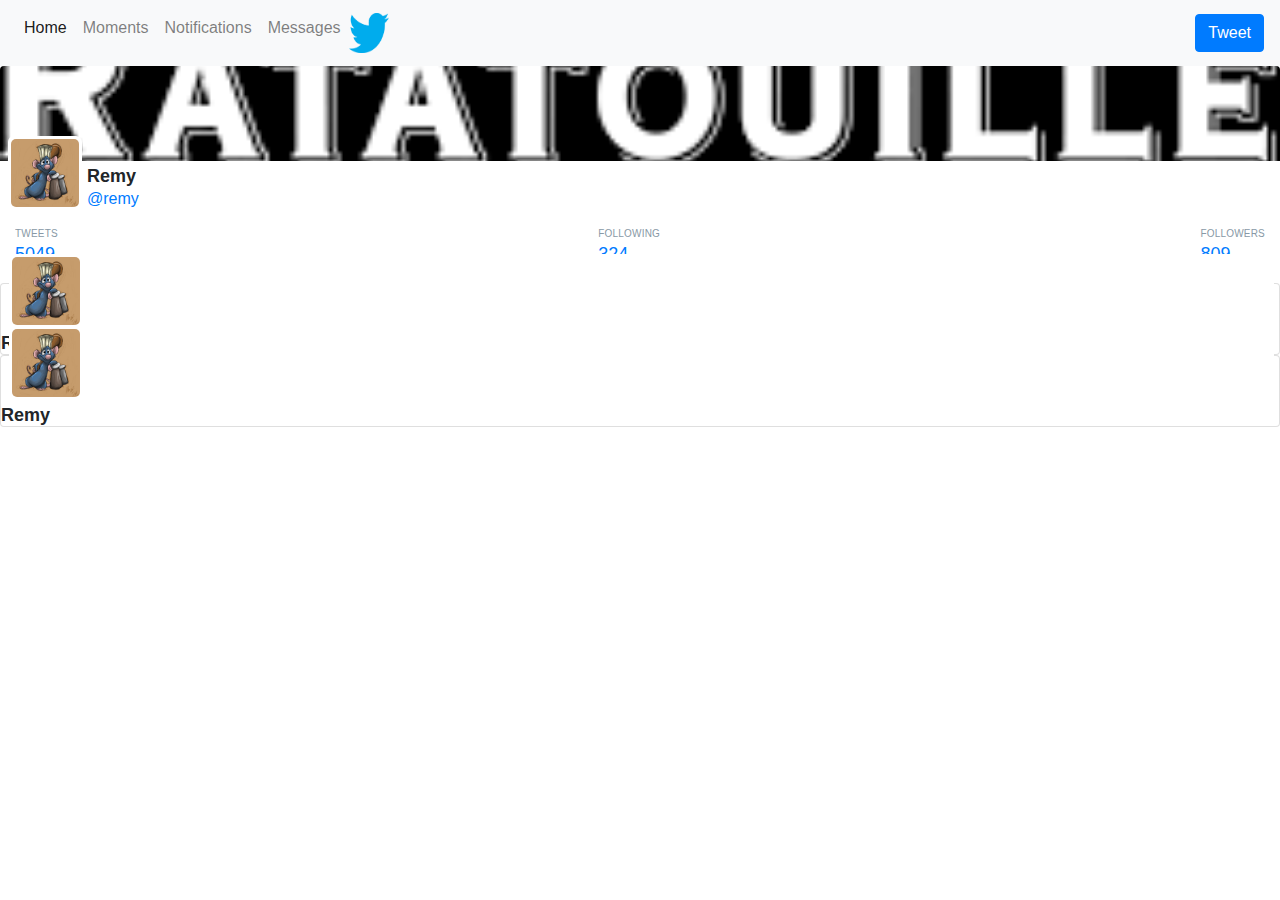
==== lab/index2.html @ 28b177cb "Create index2.html" ====
<!DOCTYPE html>
<html lang="en">

<head>

  <link rel="stylesheet" href="index.css">
  <link rel="stylesheet" href="https://cdn.jsdelivr.net/npm/bootstrap@4.4.1/dist/css/bootstrap.min.css"
    integrity="sha384-Vkoo8x4CGsO3+Hhxv8T/Q5PaXtkKtu6ug5TOeNV6gBiFeWPGFN9MuhOf23Q9Ifjh" crossorigin="anonymous">
  <style type="text/css">
    .navbar-brand {
      display: flex;
      width: 100%;
      justify-content: center;
    }
  </style>
  <title>Lab1 - Twitter Static Page</title>
</head>

<body>
  <!-- TODO: Create HTML elements for Twitter mockup inside body -->
  <nav class="navbar navbar-expand-lg navbar-light bg-light">
    <div class="collapse navbar-collapse" id="navbarTogglerDemo02">
      <ul class="navbar-nav mr-auto mt-2 mt-lg-0">
        <li class="nav-item active">
          <a class="nav-link" href="#">Home <span class="sr-only">(current)</span></a>
        </li>
        <li class="nav-item"><a class="nav-link" href="#">Moments</a></li>
        <li class="nav-item"><a class="nav-link" href="#">Notifications</a></li>
        <li class="nav-item"><a class="nav-link" href="#">Messages</a></li>
        <a class="navbar-brand" href="#">
          <img src="./images/twitter-logo.png" alt="twitter logo blue bird" width="40" height="40">
        </a>
      </ul>
      <!-- <div class= "mx-auto  mt-2 mt-lg-0">
          <img src="./images/twitter-logo.png" alt="twitter-logo" width="32" height="32">
        </div> -->





      <button type="button" class="btn btn-primary">
        Tweet
      </button>
    </div>
  </nav>

  <!-- <h1>hhhhhhh aa ss</h1> -->
  <div class="content-wrapper">
    <div class="left-wrapper" float:left;>
      <a class="profile-bg main-wrapper d-block"></a>
      <div>
        <a href="#" id="profile-link">
          <img src="images/ratatouille.jpg" id="profile-img">
        </a>
        <div id="profile-marg">
          <div id="profile-name">
            <a href="#">Remy</a>
          </div>
          <span>
            <a href="#">@<span>remy</span></a>
          </span>
        </div>
        <div id="profile-state">
          <ul id="profile-Arrange">
            <li id="profile-details">
              <a href="#">
                <span class="d-block" id="profile-label">Tweets</span>
                <span id="profile-number">
                  5049
                </span>
              </a>
            </li>
            <li id="profile-details">
              <a href="#">
                <span class="d-block" id="profile-label">Following</span>
                <span id="profile-number">
                  324
                </span>
              </a>
            </li>
            <li id="profile-details">
              <a href="#">
                <span class="d-block" id="profile-label">Followers</span>
                <span id="profile-number">
                  809
                </span>
              </a>
            </li>
          </ul>
        </div>
      </div>
    </div>
    <div class="center-wrapper" float:left;>
      <div class="card">
        <a href="#" id="profile-link">
          <img src="images/ratatouille.jpg" id="profile-img">
        </a>
        <div id="profile-marg">
          <div id="profile-name">
            <a href="#">Remy</a>
          </div>

        </div>
      </div>

      <div class="card">
        <a href="#" id="profile-link">
          <img src="images/ratatouille.jpg" id="profile-img">
        </a>
        <div id="profile-marg">
          <div id="profile-name">
            <a href="#">Remy</a>
          </div>

        </div>
      </div>
    </div>

  </div>



</body>

</html>
---- lab/index.css ----
*{
  margin:0px;
  padding:0px;
  box-sizing: border-box;
}
/* body{
  display: flex;
  align-items: center;
  justify-content: center;
  height: 100vh;
  background: #dfdfdf;
} */
.wrapper{
  background: #fff none repeat scroll 0 0;
  border:1px solid #e1e8ed;
  border-radius: 6px;
  height:auto;
  width:100%;
  max-width:340px;
  box-shadow: 0px 2px 10px rgba(0,0,0,.09);
} 
.main-wrapper {
  background-color: black;
  background-image: url("./images/ratatouille-banner.png");
  background-repeat: no-repeat;
  background-position: 0 50%;
  background-size: 100% auto;
  border-radius: 4px 4px 0px 0px;
  height:95px;
  width:100%;
}
#profile-link{
  background-color: #fff;
  border-radius: 6px;
  display: inline-block;
  float: left;
  margin:-30px 5px 0px 8px;
  max-width:100%;
  padding:1px;
  vertical-align: bottom;
}
#profile-img{
  border:2px solid #fff;
  border-radius: 7px;
  color:#fff;
  height:72px;
  width:72px;
}
#profile-marg{
  margin:5px 0px 0px;
}
#profile-name{
  font-size:18px;
  font-weight: 700;
  line-height: 21px;
}
#profile-name a{
  color:inherit;
}
#profile-state{
  padding:15px;
}
#profile-Arrange{
  display: flex;
  align-items: center;
  justify-content: space-between;
  margin:0;
  min-width:100%;
  padding:0px;
}
ul#profile-Arrange{
  list-style: none;
  margin:0;
  padding:0;
}
#profile-details a:hover{
  text-decoration: none;
}
#profile-number{
  display: block;
  font-size: 18px;
  font-weight: 500;
  transition: color 0.15s ease-in-out 0s;
}
#profile-label{
  color:#8899a6;
  font-size:10px;
  letter-spacing: 0.02em;
  overflow: hidden;
  text-transform: uppercase;
  transition: color 0.15s ease-in-out 0s;
}
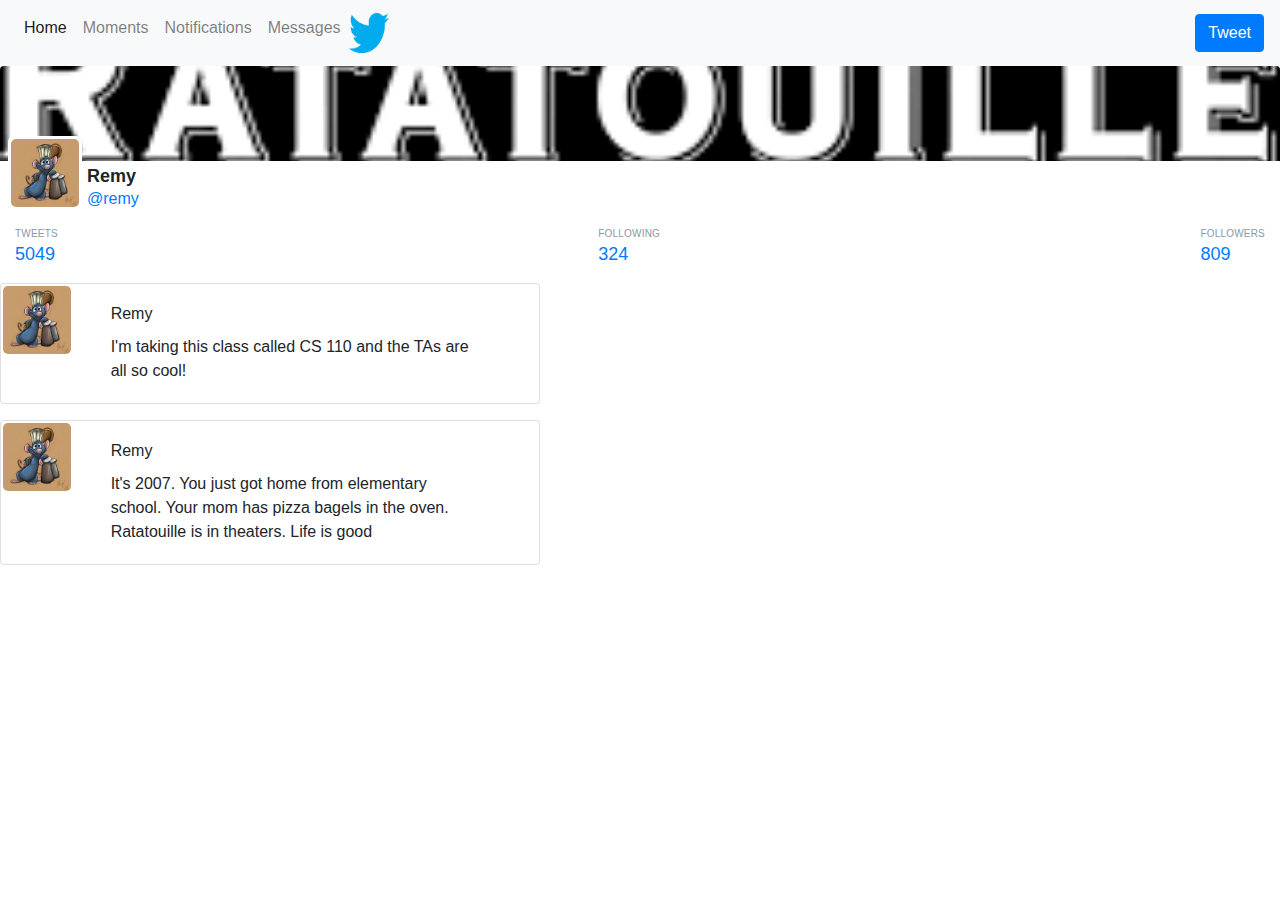
==== commit 27f37d1e: "Update index2.html" ====
--- a/lab/index2.html
+++ b/lab/index2.html
@@ -47,7 +47,7 @@
 
   <!-- <h1>hhhhhhh aa ss</h1> -->
   <div class="content-wrapper">
-    <div class="left-wrapper" float:left;>
+    <div class="left-wrapper">
       <a class="profile-bg main-wrapper d-block"></a>
       <div>
         <a href="#" id="profile-link">
@@ -91,8 +91,38 @@
         </div>
       </div>
     </div>
-    <div class="center-wrapper" float:left;>
-      <div class="card">
+
+    <div class="center-wrapper">
+      <div class="card mb-3" style="max-width: 540px;">
+        <div class="row no-gutters">
+          <div class="col-md-2">
+            <img src="images/ratatouille.jpg" class="card-img" id="profile-img" alt="...">
+          </div>
+          <div class="col-md-9">
+            <div class="card-body">
+              <h6 class="card-title">Remy</h6>
+              <p class="card-text">I'm taking this class called CS 110 and the TAs are all so cool!</p>
+              <!-- <p class="card-text"><small class="text-muted">Last updated 3 mins ago</small></p> -->
+            </div>
+          </div>
+        </div>
+      </div>
+
+      <div class="card mb-3" style="max-width: 540px;">
+        <div class="row no-gutters">
+          <div class="col-md-2">
+            <img src="images/ratatouille.jpg" class="card-img" id="profile-img" alt="...">
+          </div>
+          <div class="col-md-9">
+            <div class="card-body">
+              <h6 class="card-title">Remy</h6>
+              <p class="card-text">It's 2007. You just got home from elementary school. Your mom has pizza bagels in the oven. Ratatouille is in theaters. Life is good</p>
+              <!-- <p class="card-text"><small class="text-muted">Last updated 3 mins ago</small></p> -->
+            </div>
+          </div>
+        </div>
+      </div>
+      <!-- <div class="card">
         <a href="#" id="profile-link">
           <img src="images/ratatouille.jpg" id="profile-img">
         </a>
@@ -103,19 +133,7 @@
 
         </div>
       </div>
-
-      <div class="card">
-        <a href="#" id="profile-link">
-          <img src="images/ratatouille.jpg" id="profile-img">
-        </a>
-        <div id="profile-marg">
-          <div id="profile-name">
-            <a href="#">Remy</a>
-          </div>
-
-        </div>
-      </div>
-    </div>
+    </div> -->
 
   </div>
 
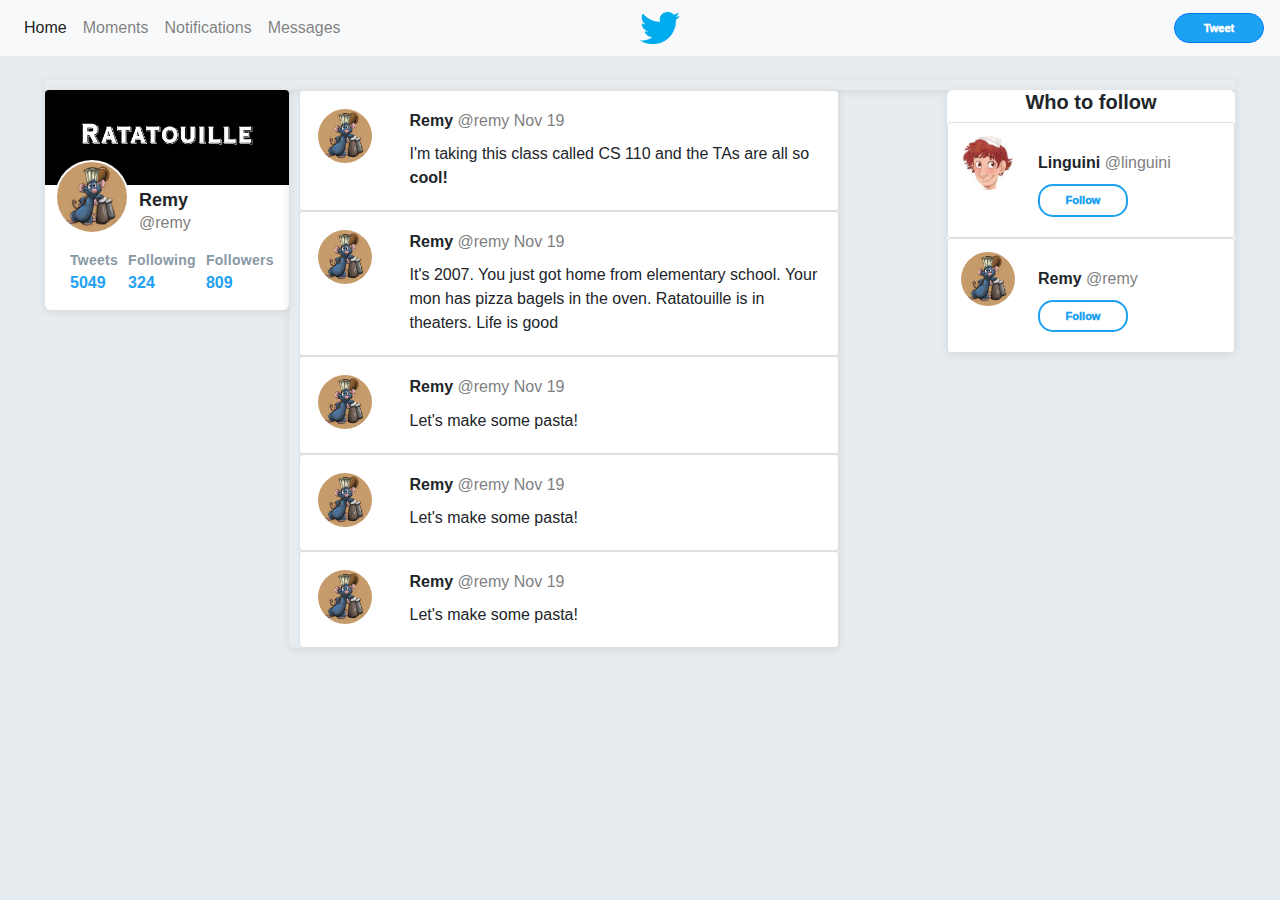
==== commit 3e945604: "Update index2.html" ====
--- a/lab/index2.html
+++ b/lab/index2.html
@@ -2,10 +2,9 @@
 <html lang="en">
 
 <head>
-
-  <link rel="stylesheet" href="index.css">
   <link rel="stylesheet" href="https://cdn.jsdelivr.net/npm/bootstrap@4.4.1/dist/css/bootstrap.min.css"
-    integrity="sha384-Vkoo8x4CGsO3+Hhxv8T/Q5PaXtkKtu6ug5TOeNV6gBiFeWPGFN9MuhOf23Q9Ifjh" crossorigin="anonymous">
+    integrity="sha384-Vkoo8x4CGsO3+Hhxv8T/Q5PaXtkKtu6ug5TOeNV6gBiFeWPGFN9MuhOf23Q9Ifjh" crossorigin="anonymous" />
+  <link rel="stylesheet" href="index.css" />
   <style type="text/css">
     .navbar-brand {
       display: flex;
@@ -16,129 +15,192 @@
   <title>Lab1 - Twitter Static Page</title>
 </head>
 
+
+
 <body>
+  <a href="#div">Jump to myDiv</a>
   <!-- TODO: Create HTML elements for Twitter mockup inside body -->
-  <nav class="navbar navbar-expand-lg navbar-light bg-light">
-    <div class="collapse navbar-collapse" id="navbarTogglerDemo02">
-      <ul class="navbar-nav mr-auto mt-2 mt-lg-0">
+  <nav role="navigation" class="navbar fixed-top navbar-expand navbar-light bg-light">
+    <div class="collapse navbar-collapse">
+      <ul class="navbar-nav">
         <li class="nav-item active">
-          <a class="nav-link" href="#">Home <span class="sr-only">(current)</span></a>
+          <a class="nav-link" href="#">Home</a>
         </li>
         <li class="nav-item"><a class="nav-link" href="#">Moments</a></li>
-        <li class="nav-item"><a class="nav-link" href="#">Notifications</a></li>
+        <li class="nav-item">
+          <a class="nav-link" href="#">Notifications</a>
+        </li>
         <li class="nav-item"><a class="nav-link" href="#">Messages</a></li>
-        <a class="navbar-brand" href="#">
-          <img src="./images/twitter-logo.png" alt="twitter logo blue bird" width="40" height="40">
-        </a>
       </ul>
-      <!-- <div class= "mx-auto  mt-2 mt-lg-0">
-          <img src="./images/twitter-logo.png" alt="twitter-logo" width="32" height="32">
-        </div> -->
-
-
-
-
-
-      <button type="button" class="btn btn-primary">
-        Tweet
-      </button>
     </div>
+
+    <img id="nav-icon" src="./images/twitter-logo.png" alt="twitter logo blue bird" />
+
+    <button type="button" class="btn btn-primary button">Tweet</button>
   </nav>
 
-  <!-- <h1>hhhhhhh aa ss</h1> -->
-  <div class="content-wrapper">
-    <div class="left-wrapper">
-      <a class="profile-bg main-wrapper d-block"></a>
-      <div>
-        <a href="#" id="profile-link">
-          <img src="images/ratatouille.jpg" id="profile-img">
-        </a>
-        <div id="profile-marg">
-          <div id="profile-name">
-            <a href="#">Remy</a>
-          </div>
-          <span>
-            <a href="#">@<span>remy</span></a>
-          </span>
-        </div>
-        <div id="profile-state">
-          <ul id="profile-Arrange">
-            <li id="profile-details">
-              <a href="#">
+  <main role="main">
+
+    <!-- <h1>hhhhhhh aa ss</h1> -->
+    <div class="content-wrapper">
+      <div class="left-wrapper">
+        <a class="profile-bg main-wrapper d-block"></a>
+        <div>
+          <a href="#" id="profile-link">
+            <img src="images/ratatouille.jpg" id="profile-img" alt="ratatouille profile image" />
+          </a>
+          <div id="profile-marg">
+            <div id="profile-name">
+              <a href="#">Remy</a>
+            </div>
+            <span>
+              <a><span style="color: gray">@remy</span></a>
+            </span>
+          </div>
+          <div id="profile-state">
+            <ul id="profile-Arrange">
+              <a>
                 <span class="d-block" id="profile-label">Tweets</span>
-                <span id="profile-number">
-                  5049
-                </span>
+                <span id="profile-number"> 5049 </span>
               </a>
-            </li>
-            <li id="profile-details">
-              <a href="#">
+
+              <a>
                 <span class="d-block" id="profile-label">Following</span>
-                <span id="profile-number">
-                  324
-                </span>
+                <span id="profile-number"> 324 </span>
               </a>
-            </li>
-            <li id="profile-details">
-              <a href="#">
+
+              <a>
                 <span class="d-block" id="profile-label">Followers</span>
-                <span id="profile-number">
-                  809
-                </span>
+                <span id="profile-number"> 809 </span>
               </a>
-            </li>
-          </ul>
+            </ul>
+          </div>
+        </div>
+      </div>
+
+      <div class="center-wrapper">
+        <div class="card" style="max-width: 540px">
+          <div class="row no-gutters">
+            <div class="col-md-2" style="padding-top: 15px">
+              <img src="images/ratatouille.jpg" class="card-img" id="message-img" alt="ratatouille profile image" />
+            </div>
+            <div class="col-md">
+              <div class="card-body">
+                <h6 class="card-title">
+                  <b>Remy</b><span style="color: gray"> @remy Nov 19</span>
+                </h6>
+                <p class="card-text">
+                  I'm taking this class called CS 110 and the TAs are all so
+                  <b>cool!</b>
+                </p>
+                <!-- <p class="card-text"><small class="text-muted">Last updated 3 mins ago</small></p> -->
+              </div>
+            </div>
+          </div>
+        </div>
+        <div class="card" style="max-width: 540px">
+          <div class="row no-gutters">
+            <div class="col-md-2" style="padding-top: 15px">
+              <img src="images/ratatouille.jpg" class="card-img" id="message-img" alt="ratatouille profile image" />
+            </div>
+            <div class="col-md">
+              <div class="card-body">
+                <h6 class="card-title">
+                  <b>Remy</b><span style="color: gray"> @remy Nov 19</span>
+                </h6>
+                <p class="card-text">
+                  It's 2007. You just got home from elementary school. Your mon
+                  has pizza bagels in the oven. Ratatouille is in theaters. Life
+                  is good
+                </p>
+                <!-- <p class="card-text"><small class="text-muted">Last updated 3 mins ago</small></p> -->
+              </div>
+            </div>
+          </div>
+        </div>
+        <div class="card" style="max-width: 540px">
+          <div class="row no-gutters">
+            <div class="col-md-2" style="padding-top: 15px">
+              <img src="images/ratatouille.jpg" class="card-img" id="message-img" alt="ratatouille profile image" />
+            </div>
+            <div class="col-md">
+              <div class="card-body">
+                <h6 class="card-title">
+                  <b>Remy</b><span style="color: gray"> @remy Nov 19</span>
+                </h6>
+                <p class="card-text">Let's make some pasta!</p>
+                <!-- <p class="card-text"><small class="text-muted">Last updated 3 mins ago</small></p> -->
+              </div>
+            </div>
+          </div>
+        </div>
+        <div class="card" style="max-width: 540px">
+          <div class="row no-gutters">
+            <div class="col-md-2" style="padding-top: 15px">
+              <img src="images/ratatouille.jpg" class="card-img" id="message-img" alt="ratatouille profile image" />
+            </div>
+            <div class="col-md">
+              <div class="card-body">
+                <h6 class="card-title">
+                  <b>Remy</b><span style="color: gray"> @remy Nov 19</span>
+                </h6>
+                <p class="card-text">Let's make some pasta!</p>
+                <!-- <p class="card-text"><small class="text-muted">Last updated 3 mins ago</small></p> -->
+              </div>
+            </div>
+          </div>
+        </div>
+        <div class="card" style="max-width: 540px">
+          <div class="row no-gutters">
+            <div class="col-md-2" style="padding-top: 15px">
+              <img src="images/ratatouille.jpg" class="card-img" id="message-img" alt="ratatouille profile image" />
+            </div>
+            <div class="col-md">
+              <div class="card-body">
+                <h6 class="card-title">
+                  <b>Remy</b><span style="color: gray"> @remy Nov 19</span>
+                </h6>
+                <p class="card-text">Let's make some pasta!</p>
+                <!-- <p class="card-text"><small class="text-muted">Last updated 3 mins ago</small></p> -->
+              </div>
+            </div>
+          </div>
+        </div>
+      </div>
+      <div class="right-wrapper">
+        <h5 style="text-align: center"><b>Who to follow</b></h5>
+        <div class="card" style="width: 18rem; padding-left: 10px; padding-top: 10px">
+          <div class="row no-gutters">
+            <img src="images/linguini.png" class="card-img" id="message-img" alt="linguini profile image" />
+            <div class="card-body">
+              <h6 class="card-title">
+                <b>Linguini</b><span style="color: gray"> @linguini</span>
+              </h6>
+
+              <button type="button" class="btn btn-primary follow-button">
+                Follow
+              </button>
+            </div>
+          </div>
+        </div>
+        <div class="card" style="width: 18rem; padding-left: 10px; padding-top: 10px">
+          <div class="row no-gutters">
+            <img src="images/ratatouille.jpg" class="card-img" id="message-img" alt="ratatouille profile image" />
+            <div class="card-body">
+              <h6 class="card-title">
+                <b>Remy</b><span style="color: gray"> @remy</span>
+              </h6>
+
+              <button type="button" class="btn btn-primary follow-button">
+                Follow
+              </button>
+            </div>
+          </div>
         </div>
       </div>
     </div>
-
-    <div class="center-wrapper">
-      <div class="card mb-3" style="max-width: 540px;">
-        <div class="row no-gutters">
-          <div class="col-md-2">
-            <img src="images/ratatouille.jpg" class="card-img" id="profile-img" alt="...">
-          </div>
-          <div class="col-md-9">
-            <div class="card-body">
-              <h6 class="card-title">Remy</h6>
-              <p class="card-text">I'm taking this class called CS 110 and the TAs are all so cool!</p>
-              <!-- <p class="card-text"><small class="text-muted">Last updated 3 mins ago</small></p> -->
-            </div>
-          </div>
-        </div>
-      </div>
-
-      <div class="card mb-3" style="max-width: 540px;">
-        <div class="row no-gutters">
-          <div class="col-md-2">
-            <img src="images/ratatouille.jpg" class="card-img" id="profile-img" alt="...">
-          </div>
-          <div class="col-md-9">
-            <div class="card-body">
-              <h6 class="card-title">Remy</h6>
-              <p class="card-text">It's 2007. You just got home from elementary school. Your mom has pizza bagels in the oven. Ratatouille is in theaters. Life is good</p>
-              <!-- <p class="card-text"><small class="text-muted">Last updated 3 mins ago</small></p> -->
-            </div>
-          </div>
-        </div>
-      </div>
-      <!-- <div class="card">
-        <a href="#" id="profile-link">
-          <img src="images/ratatouille.jpg" id="profile-img">
-        </a>
-        <div id="profile-marg">
-          <div id="profile-name">
-            <a href="#">Remy</a>
-          </div>
-
-        </div>
-      </div>
-    </div> -->
-
-  </div>
-
-
-
+  </main>
 </body>
 
+
 </html>
--- a/lab/index.css
+++ b/lab/index.css
@@ -1,92 +1,206 @@
-*{
-  margin:0px;
-  padding:0px;
+* {
+  /* margin:56px auto; */
+  margin: 0px;
+  padding: 0px;
+  /* max-width: 1190px; */
   box-sizing: border-box;
 }
-/* body{
-  display: flex;
-  align-items: center;
-  justify-content: center;
-  height: 100vh;
-  background: #dfdfdf;
-} */
-.wrapper{
-  background: #fff none repeat scroll 0 0;
-  border:1px solid #e1e8ed;
+body,
+html {
+  height: 100%;
+}
+body {
+  font-family: "Helvetica Neue", Helvetica, Arial, sans-serif;
+  margin: 0;
+  background-color: #e6ecf0;
+}
+.content-wrapper {
+  /* background: #fff none repeat scroll 0 0; */
+  /* border-radius: 6px; */
+  height: 100%;
+  /* width:100%;
+  max-width:340px; */
+  padding-top: 10px;
+  max-width: 1190px;
+  margin: 56px auto;
+  /* max-width: 1190px;  */
+  /* margin:56px auto; */
+  box-shadow: 0px 2px 10px rgba(0, 0, 0, 0.09);
+  /* display:inline-block; */
+}
+
+.navbar-nav > li {
+  float: left;
+  position: relative;
+}
+.navbar-light .navbar-nav .nav-item .nav-link:hover {
+  color: #1da1f2;
+}
+.navbar-light .navbar-nav .nav-item:hover::after {
+  border-bottom: 5px solid #1da1f2;
+  bottom: -10px;
+  content: " ";
+  left: 0;
+  position: absolute;
+  right: 0;
+}
+
+.navbar .navbar-nav .nav-item:hover::after {
+  width: 100%;
+}
+.left-wrapper {
+  background-color: #fff;
+  /* background: #fff none repeat scroll 0 0; */
+  /* border:1px solid #e1e8ed; */
+  float: left;
   border-radius: 6px;
-  height:auto;
-  width:100%;
-  max-width:340px;
-  box-shadow: 0px 2px 10px rgba(0,0,0,.09);
-} 
+  height: auto;
+  width: auto;
+  max-width: auto;
+  /* max-width: 1190px;  */
+  /* margin:56px auto; */
+  box-shadow: 0px 2px 10px rgba(0, 0, 0, 0.09);
+}
+.right-wrapper {
+  /* background: #fff none repeat scroll 0 0; */
+  /* border:1px solid #e1e8ed; */
+  background-color: #fff;
+  float: right;
+  border-radius: 6px;
+  height: auto;
+  width: auto;
+  max-width: auto;
+  /* max-width: 1190px;  */
+  /* margin:56px auto; */
+  box-shadow: 0px 2px 10px rgba(0, 0, 0, 0.09);
+}
+.center-wrapper {
+  /* background: #fff none repeat scroll 0 0; */
+  /* border:1px solid #e1e8ed; */
+  float: left;
+  border-radius: 6px;
+  height: auto;
+  width: auto;
+  max-width: auto;
+  padding-left: 10px;
+  /* margin: 20px; */
+  /* float:right; */
+  /* max-width: 1190px;  */
+  /* margin:56px auto; */
+  box-shadow: 0px 2px 10px rgba(0, 0, 0, 0.09);
+}
 .main-wrapper {
   background-color: black;
   background-image: url("./images/ratatouille-banner.png");
   background-repeat: no-repeat;
-  background-position: 0 50%;
-  background-size: 100% auto;
+  background-position: center;
+  background-size: 70% auto;
   border-radius: 4px 4px 0px 0px;
-  height:95px;
-  width:100%;
-}
-#profile-link{
+  height: 95px;
+  width: 100%;
+}
+#profile-link {
   background-color: #fff;
-  border-radius: 6px;
+  border-radius: 50%;
   display: inline-block;
   float: left;
-  margin:-30px 5px 0px 8px;
-  max-width:100%;
-  padding:1px;
+  margin: -30px 10px 0px 10px;
+  max-width: 100%;
+  padding: 1px;
   vertical-align: bottom;
 }
-#profile-img{
-  border:2px solid #fff;
-  border-radius: 7px;
-  color:#fff;
-  height:72px;
-  width:72px;
-}
-#profile-marg{
-  margin:5px 0px 0px;
-}
-#profile-name{
-  font-size:18px;
+#profile-img {
+  border: 1px solid #fff;
+  border-radius: 50%;
+  color: #fff;
+  height: 72px;
+  width: 72px;
+}
+#message-img {
+  border: 3px solid #fff;
+  border-radius: 50%;
+  color: #fff;
+  height: 60px;
+  width: 60px;
+}
+#profile-marg {
+  margin: 5px 0px 0px;
+}
+#profile-name {
+  font-size: 18px;
   font-weight: 700;
   line-height: 21px;
 }
-#profile-name a{
-  color:inherit;
-}
-#profile-state{
-  padding:15px;
-}
-#profile-Arrange{
+#profile-name a {
+  color: inherit;
+}
+#profile-state {
+  padding: 15px;
+}
+#profile-Arrange {
   display: flex;
   align-items: center;
   justify-content: space-between;
-  margin:0;
-  min-width:100%;
-  padding:0px;
-}
-ul#profile-Arrange{
-  list-style: none;
-  margin:0;
-  padding:0;
-}
-#profile-details a:hover{
+  margin: 0;
+  min-width: 100%;
+  padding: 0px;
+}
+@media screen and (max-width: 1100px) {
+  div.right-wrapper {
+    display: none;
+  }
+}
+img {
+  width: 40px;
+  display: block;
+  margin-left: auto;
+  margin-right: auto;
+}
+.button {
+  background-color: #1da1f2;
+  font-size: 11px;
+  font-weight: 1000;
+  border-radius: 15px;
+  width: 90px;
+}
+.follow-button {
+  border: 2px solid #1da1f2;
+  background-color: white;
+  font-size: 11px;
+  color: #1da1f2;
+  font-weight: 1000;
+  border-radius: 15px;
+  width: 90px;
+}
+#profile-details a:hover {
   text-decoration: none;
 }
-#profile-number{
+#nav-icon {
+  position: absolute;
+  left: 50%;
+  width: 40px;
+  opacity: 99;
+  z-index: 99;
+}
+#profile-number {
   display: block;
-  font-size: 18px;
-  font-weight: 500;
-  transition: color 0.15s ease-in-out 0s;
-}
-#profile-label{
-  color:#8899a6;
-  font-size:10px;
+  font-size: 16px;
+  font-weight: 600;
+  color: #1da1f2;
+  padding-left: 10px;
+  /* transition: color 0.15s ease-in-out 0s; */
+}
+#profile-label {
+  color: #8899a6;
+  padding-left: 10px;
+  font-size: 14px;
+  font-weight: bold;
   letter-spacing: 0.02em;
   overflow: hidden;
-  text-transform: uppercase;
-  transition: color 0.15s ease-in-out 0s;
-}
+}
+.row {
+  width: 100%;
+  display: flex;
+  flex-direction: row;
+  justify-content: center;
+}
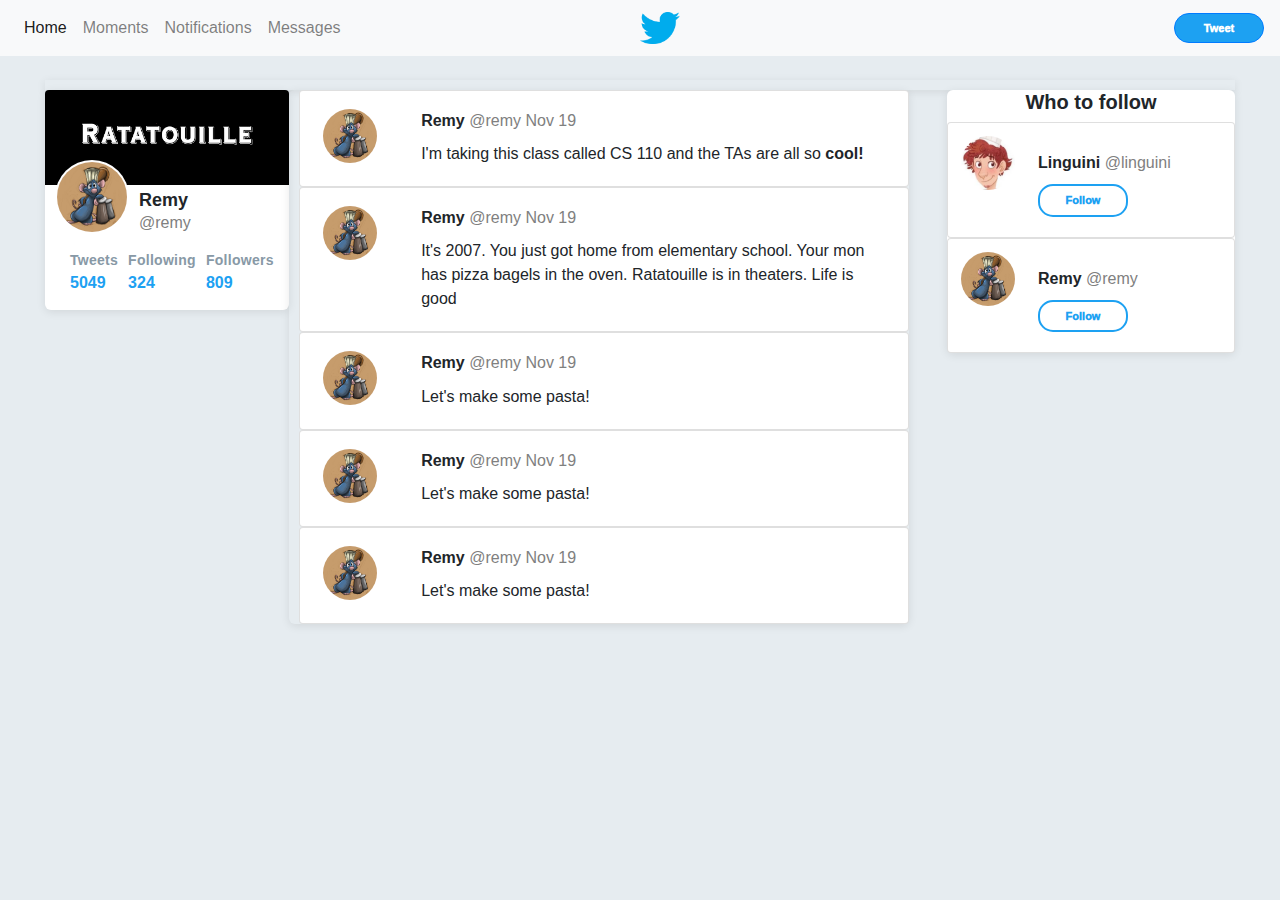
==== commit 8ac9c9a9: "Update index2.html" ====
--- a/lab/index2.html
+++ b/lab/index2.html
@@ -1,206 +1,256 @@
 <!DOCTYPE html>
 <html lang="en">
-
-<head>
-  <link rel="stylesheet" href="https://cdn.jsdelivr.net/npm/bootstrap@4.4.1/dist/css/bootstrap.min.css"
-    integrity="sha384-Vkoo8x4CGsO3+Hhxv8T/Q5PaXtkKtu6ug5TOeNV6gBiFeWPGFN9MuhOf23Q9Ifjh" crossorigin="anonymous" />
-  <link rel="stylesheet" href="index.css" />
-  <style type="text/css">
-    .navbar-brand {
-      display: flex;
-      width: 100%;
-      justify-content: center;
-    }
-  </style>
-  <title>Lab1 - Twitter Static Page</title>
-</head>
-
-
-
-<body>
-  <a href="#div">Jump to myDiv</a>
-  <!-- TODO: Create HTML elements for Twitter mockup inside body -->
-  <nav role="navigation" class="navbar fixed-top navbar-expand navbar-light bg-light">
-    <div class="collapse navbar-collapse">
-      <ul class="navbar-nav">
-        <li class="nav-item active">
-          <a class="nav-link" href="#">Home</a>
-        </li>
-        <li class="nav-item"><a class="nav-link" href="#">Moments</a></li>
-        <li class="nav-item">
-          <a class="nav-link" href="#">Notifications</a>
-        </li>
-        <li class="nav-item"><a class="nav-link" href="#">Messages</a></li>
-      </ul>
-    </div>
-
-    <img id="nav-icon" src="./images/twitter-logo.png" alt="twitter logo blue bird" />
-
-    <button type="button" class="btn btn-primary button">Tweet</button>
-  </nav>
-
-  <main role="main">
-
-    <!-- <h1>hhhhhhh aa ss</h1> -->
-    <div class="content-wrapper">
-      <div class="left-wrapper">
-        <a class="profile-bg main-wrapper d-block"></a>
-        <div>
-          <a href="#" id="profile-link">
-            <img src="images/ratatouille.jpg" id="profile-img" alt="ratatouille profile image" />
-          </a>
-          <div id="profile-marg">
-            <div id="profile-name">
-              <a href="#">Remy</a>
-            </div>
-            <span>
-              <a><span style="color: gray">@remy</span></a>
-            </span>
-          </div>
-          <div id="profile-state">
-            <ul id="profile-Arrange">
-              <a>
-                <span class="d-block" id="profile-label">Tweets</span>
-                <span id="profile-number"> 5049 </span>
-              </a>
-
-              <a>
-                <span class="d-block" id="profile-label">Following</span>
-                <span id="profile-number"> 324 </span>
-              </a>
-
-              <a>
-                <span class="d-block" id="profile-label">Followers</span>
-                <span id="profile-number"> 809 </span>
-              </a>
-            </ul>
+  <head>
+    <link
+      rel="stylesheet"
+      href="https://cdn.jsdelivr.net/npm/bootstrap@4.4.1/dist/css/bootstrap.min.css"
+      integrity="sha384-Vkoo8x4CGsO3+Hhxv8T/Q5PaXtkKtu6ug5TOeNV6gBiFeWPGFN9MuhOf23Q9Ifjh"
+      crossorigin="anonymous"
+    />
+    <link rel="stylesheet" href="index.css" />
+    <style type="text/css">
+      .navbar-brand {
+        display: flex;
+        width: 100%;
+        justify-content: center;
+      }
+    </style>
+    <title>Lab1 - Twitter Static Page</title>
+  </head>
+
+  <body>
+    <a href="#div">Jump to myDiv</a>
+    <!-- TODO: Create HTML elements for Twitter mockup inside body -->
+    <nav
+      role="navigation"
+      class="navbar fixed-top navbar-expand navbar-light bg-light"
+    >
+      <div class="collapse navbar-collapse">
+        <ul class="navbar-nav">
+          <li class="nav-item active">
+            <a class="nav-link" href="#">Home</a>
+          </li>
+          <li class="nav-item"><a class="nav-link" href="#">Moments</a></li>
+          <li class="nav-item">
+            <a class="nav-link" href="#">Notifications</a>
+          </li>
+          <li class="nav-item"><a class="nav-link" href="#">Messages</a></li>
+        </ul>
+      </div>
+
+      <img
+        id="nav-icon"
+        src="./images/twitter-logo.png"
+        alt="twitter logo blue bird"
+      />
+
+      <button type="button" class="btn btn-primary button">Tweet</button>
+    </nav>
+
+    <main role="main">
+      <!-- <h1>hhhhhhh aa ss</h1> -->
+      <div class="content-wrapper">
+        <div class="left-wrapper">
+          <a class="profile-bg main-wrapper d-block"></a>
+          <div>
+            <a href="#" id="profile-link">
+              <img
+                src="images/ratatouille.jpg"
+                id="profile-img"
+                alt="ratatouille profile image"
+              />
+            </a>
+            <div id="profile-marg">
+              <div id="profile-name">
+                <a href="#">Remy</a>
+              </div>
+              <span>
+                <a><span style="color: gray">@remy</span></a>
+              </span>
+            </div>
+            <div id="profile-state">
+              <ul id="profile-Arrange">
+                <a>
+                  <span class="d-block" id="profile-label">Tweets</span>
+                  <span id="profile-number"> 5049 </span>
+                </a>
+
+                <a>
+                  <span class="d-block" id="profile-label">Following</span>
+                  <span id="profile-number"> 324 </span>
+                </a>
+
+                <a>
+                  <span class="d-block" id="profile-label">Followers</span>
+                  <span id="profile-number"> 809 </span>
+                </a>
+              </ul>
+            </div>
+          </div>
+        </div>
+
+        <div class="center-wrapper">
+          <div class="card" style="max-width: 610px">
+            <div class="row no-gutters">
+              <div class="col-md-2" style="padding-top: 15px">
+                <img
+                  src="images/ratatouille.jpg"
+                  class="card-img"
+                  id="message-img"
+                  alt="ratatouille profile image"
+                />
+              </div>
+              <div class="col-md">
+                <div class="card-body">
+                  <h6 class="card-title">
+                    <b>Remy</b><span style="color: gray"> @remy Nov 19</span>
+                  </h6>
+                  <p class="card-text">
+                    I'm taking this class called CS 110 and the TAs are all so
+                    <b>cool!</b>
+                  </p>
+                  <!-- <p class="card-text"><small class="text-muted">Last updated 3 mins ago</small></p> -->
+                </div>
+              </div>
+            </div>
+          </div>
+          <div class="card" style="max-width: 610px">
+            <div class="row no-gutters">
+              <div class="col-md-2" style="padding-top: 15px">
+                <img
+                  src="images/ratatouille.jpg"
+                  class="card-img"
+                  id="message-img"
+                  alt="ratatouille profile image"
+                />
+              </div>
+              <div class="col-md">
+                <div class="card-body">
+                  <h6 class="card-title">
+                    <b>Remy</b><span style="color: gray"> @remy Nov 19</span>
+                  </h6>
+                  <p class="card-text">
+                    It's 2007. You just got home from elementary school. Your
+                    mon has pizza bagels in the oven. Ratatouille is in
+                    theaters. Life is good
+                  </p>
+                  <!-- <p class="card-text"><small class="text-muted">Last updated 3 mins ago</small></p> -->
+                </div>
+              </div>
+            </div>
+          </div>
+          <div class="card" style="max-width: 610px">
+            <div class="row no-gutters">
+              <div class="col-md-2" style="padding-top: 15px">
+                <img
+                  src="images/ratatouille.jpg"
+                  class="card-img"
+                  id="message-img"
+                  alt="ratatouille profile image"
+                />
+              </div>
+              <div class="col-md">
+                <div class="card-body">
+                  <h6 class="card-title">
+                    <b>Remy</b><span style="color: gray"> @remy Nov 19</span>
+                  </h6>
+                  <p class="card-text">Let's make some pasta!</p>
+                  <!-- <p class="card-text"><small class="text-muted">Last updated 3 mins ago</small></p> -->
+                </div>
+              </div>
+            </div>
+          </div>
+          <div class="card" style="max-width: 610px">
+            <div class="row no-gutters">
+              <div class="col-md-2" style="padding-top: 15px">
+                <img
+                  src="images/ratatouille.jpg"
+                  class="card-img"
+                  id="message-img"
+                  alt="ratatouille profile image"
+                />
+              </div>
+              <div class="col-md">
+                <div class="card-body">
+                  <h6 class="card-title">
+                    <b>Remy</b><span style="color: gray"> @remy Nov 19</span>
+                  </h6>
+                  <p class="card-text">Let's make some pasta!</p>
+                  <!-- <p class="card-text"><small class="text-muted">Last updated 3 mins ago</small></p> -->
+                </div>
+              </div>
+            </div>
+          </div>
+          <div class="card" style="max-width: 610px">
+            <div class="row no-gutters">
+              <div class="col-md-2" style="padding-top: 15px">
+                <img
+                  src="images/ratatouille.jpg"
+                  class="card-img"
+                  id="message-img"
+                  alt="ratatouille profile image"
+                />
+              </div>
+              <div class="col-md">
+                <div class="card-body">
+                  <h6 class="card-title">
+                    <b>Remy</b><span style="color: gray"> @remy Nov 19</span>
+                  </h6>
+                  <p class="card-text">Let's make some pasta!</p>
+                  <!-- <p class="card-text"><small class="text-muted">Last updated 3 mins ago</small></p> -->
+                </div>
+              </div>
+            </div>
+          </div>
+        </div>
+        <div class="right-wrapper">
+          <h5 style="text-align: center"><b>Who to follow</b></h5>
+          <div
+            class="card"
+            style="width: 18rem; padding-left: 10px; padding-top: 10px"
+          >
+            <div class="row no-gutters">
+              <img
+                src="images/linguini.png"
+                class="card-img"
+                id="message-img"
+                alt="linguini profile image"
+              />
+              <div class="card-body">
+                <h6 class="card-title">
+                  <b>Linguini</b><span style="color: gray"> @linguini</span>
+                </h6>
+
+                <button type="button" class="btn btn-primary follow-button">
+                  Follow
+                </button>
+              </div>
+            </div>
+          </div>
+          <div
+            class="card"
+            style="width: 18rem; padding-left: 10px; padding-top: 10px"
+          >
+            <div class="row no-gutters">
+              <img
+                src="images/ratatouille.jpg"
+                class="card-img"
+                id="message-img"
+                alt="ratatouille profile image"
+              />
+              <div class="card-body">
+                <h6 class="card-title">
+                  <b>Remy</b><span style="color: gray"> @remy</span>
+                </h6>
+
+                <button type="button" class="btn btn-primary follow-button">
+                  Follow
+                </button>
+              </div>
+            </div>
           </div>
         </div>
       </div>
-
-      <div class="center-wrapper">
-        <div class="card" style="max-width: 540px">
-          <div class="row no-gutters">
-            <div class="col-md-2" style="padding-top: 15px">
-              <img src="images/ratatouille.jpg" class="card-img" id="message-img" alt="ratatouille profile image" />
-            </div>
-            <div class="col-md">
-              <div class="card-body">
-                <h6 class="card-title">
-                  <b>Remy</b><span style="color: gray"> @remy Nov 19</span>
-                </h6>
-                <p class="card-text">
-                  I'm taking this class called CS 110 and the TAs are all so
-                  <b>cool!</b>
-                </p>
-                <!-- <p class="card-text"><small class="text-muted">Last updated 3 mins ago</small></p> -->
-              </div>
-            </div>
-          </div>
-        </div>
-        <div class="card" style="max-width: 540px">
-          <div class="row no-gutters">
-            <div class="col-md-2" style="padding-top: 15px">
-              <img src="images/ratatouille.jpg" class="card-img" id="message-img" alt="ratatouille profile image" />
-            </div>
-            <div class="col-md">
-              <div class="card-body">
-                <h6 class="card-title">
-                  <b>Remy</b><span style="color: gray"> @remy Nov 19</span>
-                </h6>
-                <p class="card-text">
-                  It's 2007. You just got home from elementary school. Your mon
-                  has pizza bagels in the oven. Ratatouille is in theaters. Life
-                  is good
-                </p>
-                <!-- <p class="card-text"><small class="text-muted">Last updated 3 mins ago</small></p> -->
-              </div>
-            </div>
-          </div>
-        </div>
-        <div class="card" style="max-width: 540px">
-          <div class="row no-gutters">
-            <div class="col-md-2" style="padding-top: 15px">
-              <img src="images/ratatouille.jpg" class="card-img" id="message-img" alt="ratatouille profile image" />
-            </div>
-            <div class="col-md">
-              <div class="card-body">
-                <h6 class="card-title">
-                  <b>Remy</b><span style="color: gray"> @remy Nov 19</span>
-                </h6>
-                <p class="card-text">Let's make some pasta!</p>
-                <!-- <p class="card-text"><small class="text-muted">Last updated 3 mins ago</small></p> -->
-              </div>
-            </div>
-          </div>
-        </div>
-        <div class="card" style="max-width: 540px">
-          <div class="row no-gutters">
-            <div class="col-md-2" style="padding-top: 15px">
-              <img src="images/ratatouille.jpg" class="card-img" id="message-img" alt="ratatouille profile image" />
-            </div>
-            <div class="col-md">
-              <div class="card-body">
-                <h6 class="card-title">
-                  <b>Remy</b><span style="color: gray"> @remy Nov 19</span>
-                </h6>
-                <p class="card-text">Let's make some pasta!</p>
-                <!-- <p class="card-text"><small class="text-muted">Last updated 3 mins ago</small></p> -->
-              </div>
-            </div>
-          </div>
-        </div>
-        <div class="card" style="max-width: 540px">
-          <div class="row no-gutters">
-            <div class="col-md-2" style="padding-top: 15px">
-              <img src="images/ratatouille.jpg" class="card-img" id="message-img" alt="ratatouille profile image" />
-            </div>
-            <div class="col-md">
-              <div class="card-body">
-                <h6 class="card-title">
-                  <b>Remy</b><span style="color: gray"> @remy Nov 19</span>
-                </h6>
-                <p class="card-text">Let's make some pasta!</p>
-                <!-- <p class="card-text"><small class="text-muted">Last updated 3 mins ago</small></p> -->
-              </div>
-            </div>
-          </div>
-        </div>
-      </div>
-      <div class="right-wrapper">
-        <h5 style="text-align: center"><b>Who to follow</b></h5>
-        <div class="card" style="width: 18rem; padding-left: 10px; padding-top: 10px">
-          <div class="row no-gutters">
-            <img src="images/linguini.png" class="card-img" id="message-img" alt="linguini profile image" />
-            <div class="card-body">
-              <h6 class="card-title">
-                <b>Linguini</b><span style="color: gray"> @linguini</span>
-              </h6>
-
-              <button type="button" class="btn btn-primary follow-button">
-                Follow
-              </button>
-            </div>
-          </div>
-        </div>
-        <div class="card" style="width: 18rem; padding-left: 10px; padding-top: 10px">
-          <div class="row no-gutters">
-            <img src="images/ratatouille.jpg" class="card-img" id="message-img" alt="ratatouille profile image" />
-            <div class="card-body">
-              <h6 class="card-title">
-                <b>Remy</b><span style="color: gray"> @remy</span>
-              </h6>
-
-              <button type="button" class="btn btn-primary follow-button">
-                Follow
-              </button>
-            </div>
-          </div>
-        </div>
-      </div>
-    </div>
-  </main>
-</body>
-
-
+    </main>
+  </body>
 </html>
